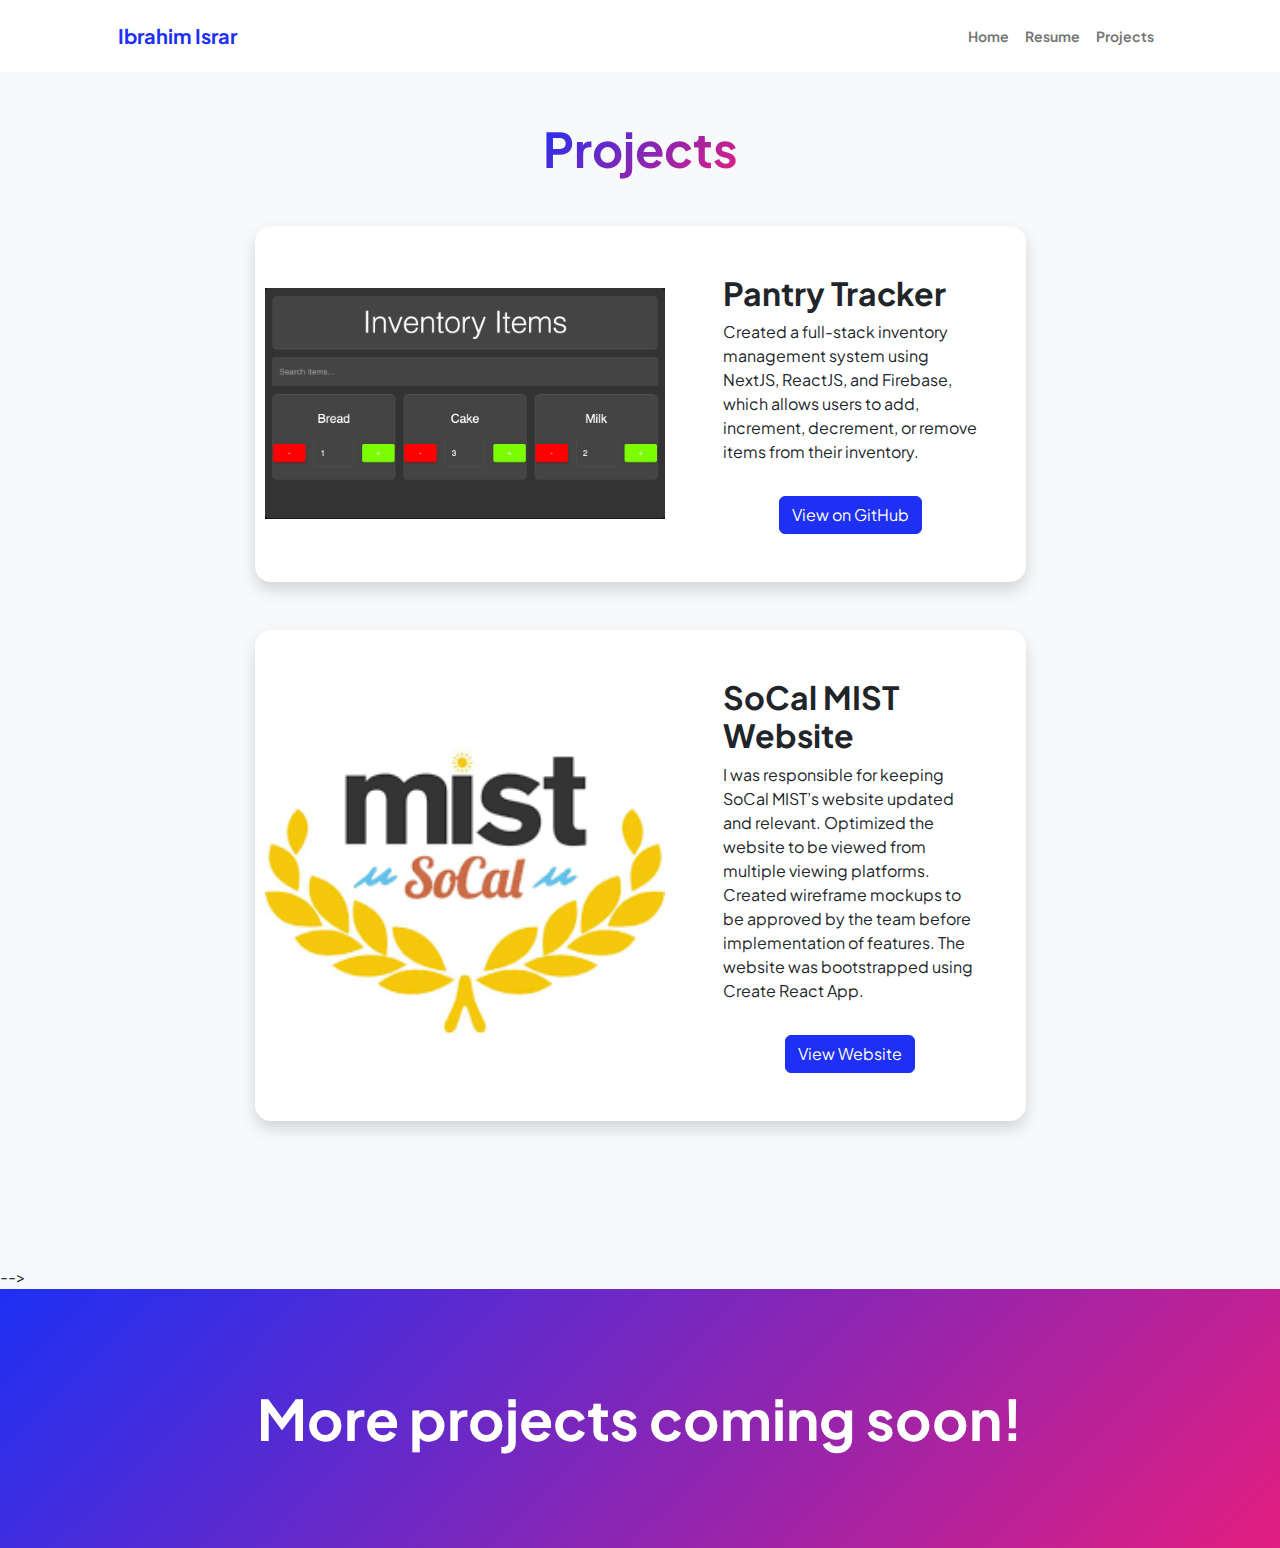
==== projects.html @ 8dd4f61f "Add pantry tracker project to projects" ====
<!DOCTYPE html>
<html lang="en">
    <head>
        <meta charset="utf-8" />
        <meta name="viewport" content="width=device-width, initial-scale=1, shrink-to-fit=no" />
        <meta name="description" content="" />
        <meta name="author" content="" />
        <title>Ibrahim's Projects</title>
        <!-- Favicon-->
        <link rel="icon" type="image/x-icon" href="assets/favicon.ico" />
        <!-- Custom Google font-->
        <link rel="preconnect" href="https://fonts.googleapis.com" />
        <link rel="preconnect" href="https://fonts.gstatic.com" crossorigin />
        <link href="https://fonts.googleapis.com/css2?family=Plus+Jakarta+Sans:wght@100;200;300;400;500;600;700;800;900&amp;display=swap" rel="stylesheet" />
        <!-- Bootstrap icons-->
        <link href="https://cdn.jsdelivr.net/npm/bootstrap-icons@1.8.1/font/bootstrap-icons.css" rel="stylesheet" />
        <!-- Core theme CSS (includes Bootstrap)-->
        <link href="css/styles.css" rel="stylesheet" />
    </head>
    <body class="d-flex flex-column h-100 bg-light">
        <main class="flex-shrink-0">
            <!-- Navigation-->
            <nav class="navbar navbar-expand-lg navbar-light bg-white py-3">
                <div class="container px-5">
                    <a class="navbar-brand" href="index.html"><span class="fw-bolder text-primary">Ibrahim Israr</span></a>
                    <button class="navbar-toggler" type="button" data-bs-toggle="collapse" data-bs-target="#navbarSupportedContent" aria-controls="navbarSupportedContent" aria-expanded="false" aria-label="Toggle navigation"><span class="navbar-toggler-icon"></span></button>
                    <div class="collapse navbar-collapse" id="navbarSupportedContent">
                        <ul class="navbar-nav ms-auto mb-2 mb-lg-0 small fw-bolder">
                            <li class="nav-item"><a class="nav-link" href="index.html">Home</a></li>
                            <li class="nav-item"><a class="nav-link" href="resume.html">Resume</a></li>
                            <li class="nav-item"><a class="nav-link" href="projects.html">Projects</a></li>
                            <!-- <li class="nav-item"><a class="nav-link" href="contact.html">Contact</a></li> -->
                        </ul>
                    </div>
                </div>
            </nav>
            <!-- Projects Section-->
            <section class="py-5">
                <div class="container px-5 mb-5">
                    <div class="text-center mb-5">
                        <h1 class="display-5 fw-bolder mb-0"><span class="text-gradient d-inline">Projects</span></h1>
                    </div>
                    <div class="row gx-5 justify-content-center">
                        <div class="col-lg-11 col-xl-9 col-xxl-8">
                            <!-- Project Card 1-->
                            <div class="card overflow-hidden shadow rounded-4 border-0 mb-5">
                                <div class="card-body p-0">
                                    <div class="d-flex align-items-center flex-column flex-md-row">
                                        <a href="https://github.com/ibrahi-m0h/inventory_management" target="_blank" style="flex-shrink: 0;">
                                            <img class="img-fluid" src="assets/Pantry Tracker.png" alt="Pantry Tracker" style="max-width: 100%; height: auto; width: 400px; margin: 0 10px;" />
                                        </a>
                                        <div class="p-3 p-md-5 text-center text-md-start">
                                            <h2 class="fw-bolder">Pantry Tracker</h2>
                                            <p>Created a full-stack inventory management system using NextJS, ReactJS, and Firebase, which allows users to add, increment, decrement, or remove items from their inventory.</p>
                                            <div class="text-center">
                                                <a href="https://github.com/ibrahi-m0h/inventory_management" class="btn btn-primary mt-3" target="_blank">View on GitHub</a>
                                            </div>
                                        </div>
                                    </div>
                                </div>
                            </div>
                    
                            
                            <!-- Project Card 2-->
                            <div class="card overflow-hidden shadow rounded-4 border-0 mb-5">
                                <div class="card-body p-0">
                                    <div class="d-flex align-items-center flex-column flex-md-row">
                                        <a href="https://socalmist.com/" target="_blank" style="flex-shrink: 0;">
                                            <img class="img-fluid" src="assets/mist.png" alt="SoCal MIST Website" style="max-width: 100%; height: auto; width: 400px; margin: 0 10px;" />
                                        </a>
                                        <div class="p-3 p-md-5 text-center text-md-start">
                                            <h2 class="fw-bolder">SoCal MIST Website</h2>
                                            <p>I was responsible for keeping SoCal MIST’s website updated and relevant. Optimized the website to be viewed from multiple viewing platforms. Created wireframe mockups to be approved by the team before implementation of features. The website was bootstrapped using Create React App.</p>
                                            <div class="text-center">
                                                <a href="https://socalmist.com/" class="btn btn-primary mt-3" target="_blank">View Website</a>
                                            </div>
                                        </div>
                                    </div>
                                </div>
                            </div>                           
                        </div>
                    </div>
                </div>
            </section> -->
            <!-- Call to action section-->
            <section class="py-5 bg-gradient-primary-to-secondary text-white">
                <div class="container px-5 my-5">
                    <div class="text-center">
                        <h2 class="display-4 fw-bolder mb-4">More projects coming soon!</h2>
                        <!-- <a class="btn btn-outline-light btn-lg px-5 py-3 fs-6 fw-bolder" href="contact.html">Contact me</a> -->
                    </div>
                </div>
            </section>
        </main>
        <!-- Footer-->
        <!-- <footer class="bg-white py-4 mt-auto">
            <div class="container px-5">
                <div class="row align-items-center justify-content-between flex-column flex-sm-row">
                    <div class="col-auto"><div class="small m-0">Copyright &copy; Your Website 2023</div></div>
                    <div class="col-auto">
                        <a class="small" href="#!">Privacy</a>
                        <span class="mx-1">&middot;</span>
                        <a class="small" href="#!">Terms</a>
                        <span class="mx-1">&middot;</span>
                        <a class="small" href="#!">Contact</a>
                    </div>
                </div>
            </div>
        </footer> -->
        <!-- Bootstrap core JS-->
        <script src="https://cdn.jsdelivr.net/npm/bootstrap@5.2.3/dist/js/bootstrap.bundle.min.js"></script>
        <!-- Core theme JS-->
        <script src="js/scripts.js"></script>
    </body>
</html>
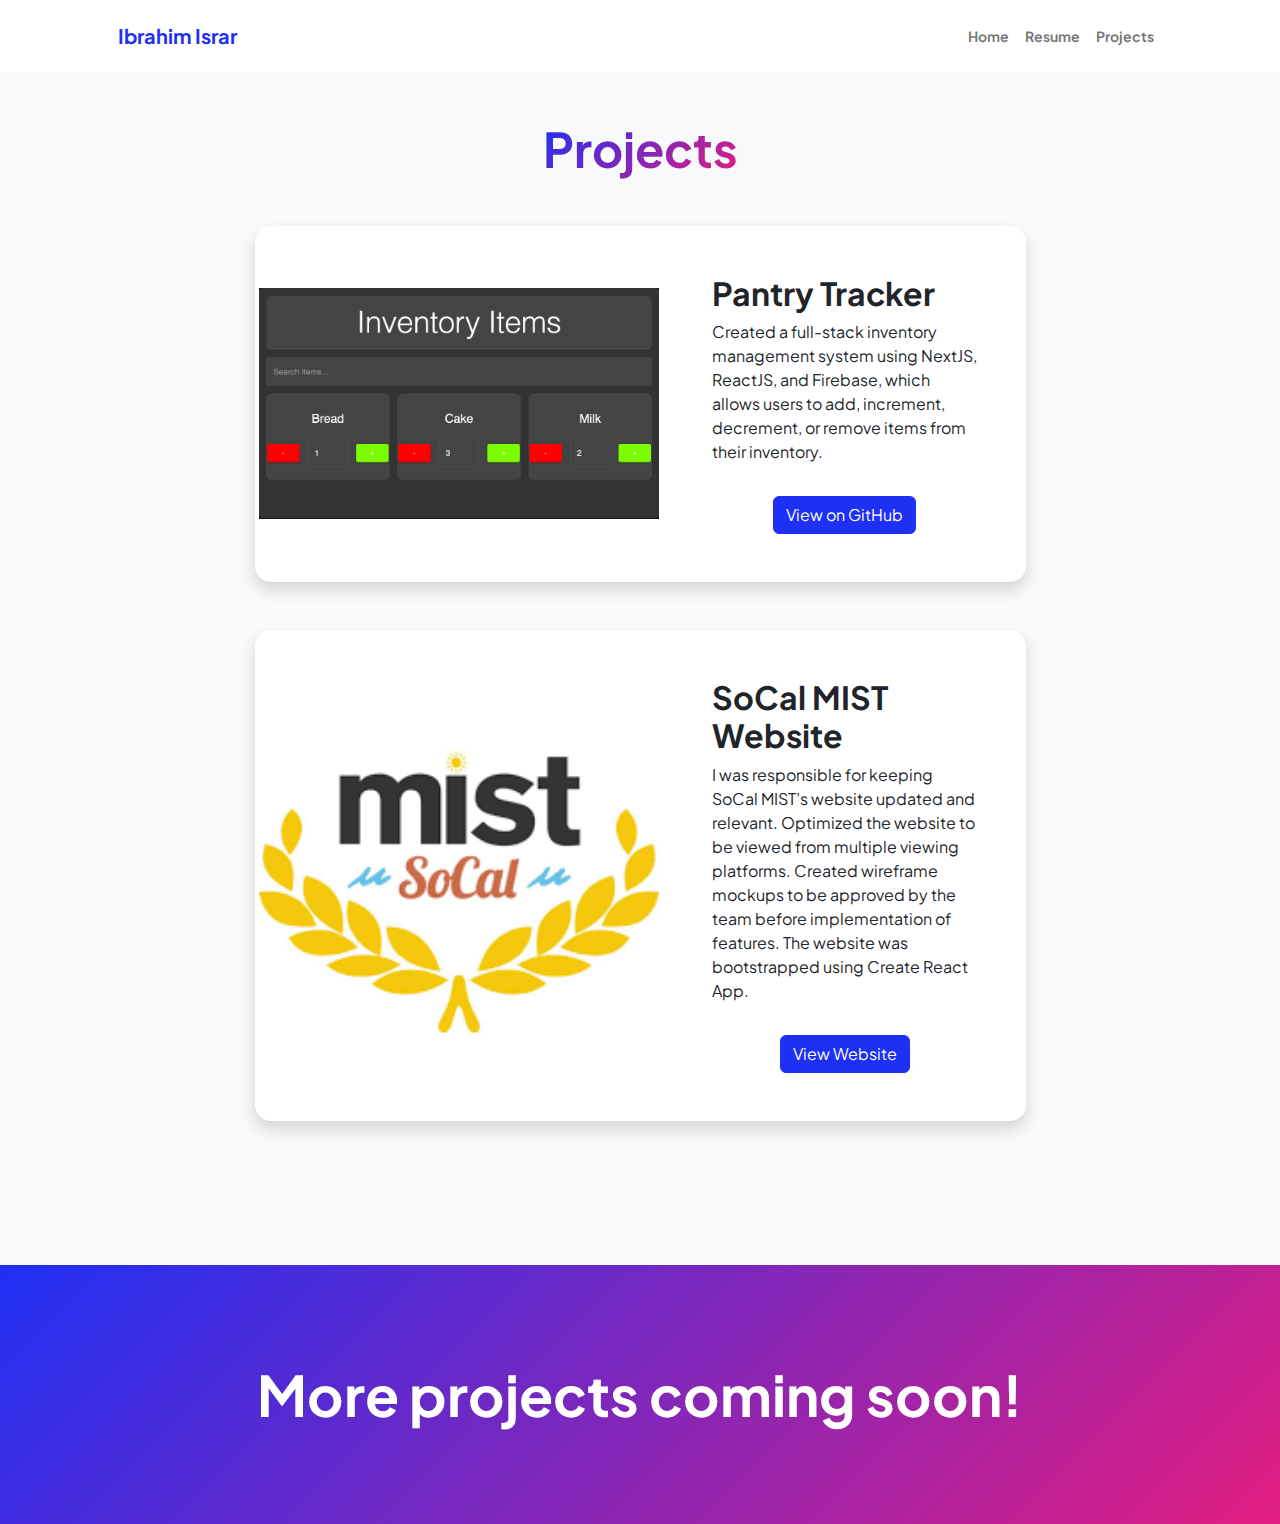
==== commit 2e632d4a: "Optimize project page for mobile" ====
--- a/projects.html
+++ b/projects.html
@@ -7,7 +7,7 @@
         <meta name="author" content="" />
         <title>Ibrahim's Projects</title>
         <!-- Favicon-->
-        <link rel="icon" type="image/x-icon" href="assets/favicon.ico" />
+        <link rel="icon" type="image/x-icon" href="assets/ibrahim.ico" />
         <!-- Custom Google font-->
         <link rel="preconnect" href="https://fonts.googleapis.com" />
         <link rel="preconnect" href="https://fonts.gstatic.com" crossorigin />
@@ -47,7 +47,7 @@
                                 <div class="card-body p-0">
                                     <div class="d-flex align-items-center flex-column flex-md-row">
                                         <a href="https://github.com/ibrahi-m0h/inventory_management" target="_blank" style="flex-shrink: 0;">
-                                            <img class="img-fluid" src="assets/Pantry Tracker.png" alt="Pantry Tracker" style="max-width: 100%; height: auto; width: 400px; margin: 0 10px;" />
+                                            <img class="img-fluid" src="assets/Pantry Tracker.png" alt="Pantry Tracker" style="max-width: 100%; height: auto; width: 400px; margin: 0 0.3rem" />
                                         </a>
                                         <div class="p-3 p-md-5 text-center text-md-start">
                                             <h2 class="fw-bolder">Pantry Tracker</h2>
@@ -66,7 +66,7 @@
                                 <div class="card-body p-0">
                                     <div class="d-flex align-items-center flex-column flex-md-row">
                                         <a href="https://socalmist.com/" target="_blank" style="flex-shrink: 0;">
-                                            <img class="img-fluid" src="assets/mist.png" alt="SoCal MIST Website" style="max-width: 100%; height: auto; width: 400px; margin: 0 10px;" />
+                                            <img class="img-fluid" src="assets/mist.png" alt="SoCal MIST Website" style="max-width: 100%; height: auto; width: 400px; margin: 0 0.3rem;" />
                                         </a>
                                         <div class="p-3 p-md-5 text-center text-md-start">
                                             <h2 class="fw-bolder">SoCal MIST Website</h2>
@@ -81,7 +81,7 @@
                         </div>
                     </div>
                 </div>
-            </section> -->
+            </section>
             <!-- Call to action section-->
             <section class="py-5 bg-gradient-primary-to-secondary text-white">
                 <div class="container px-5 my-5">
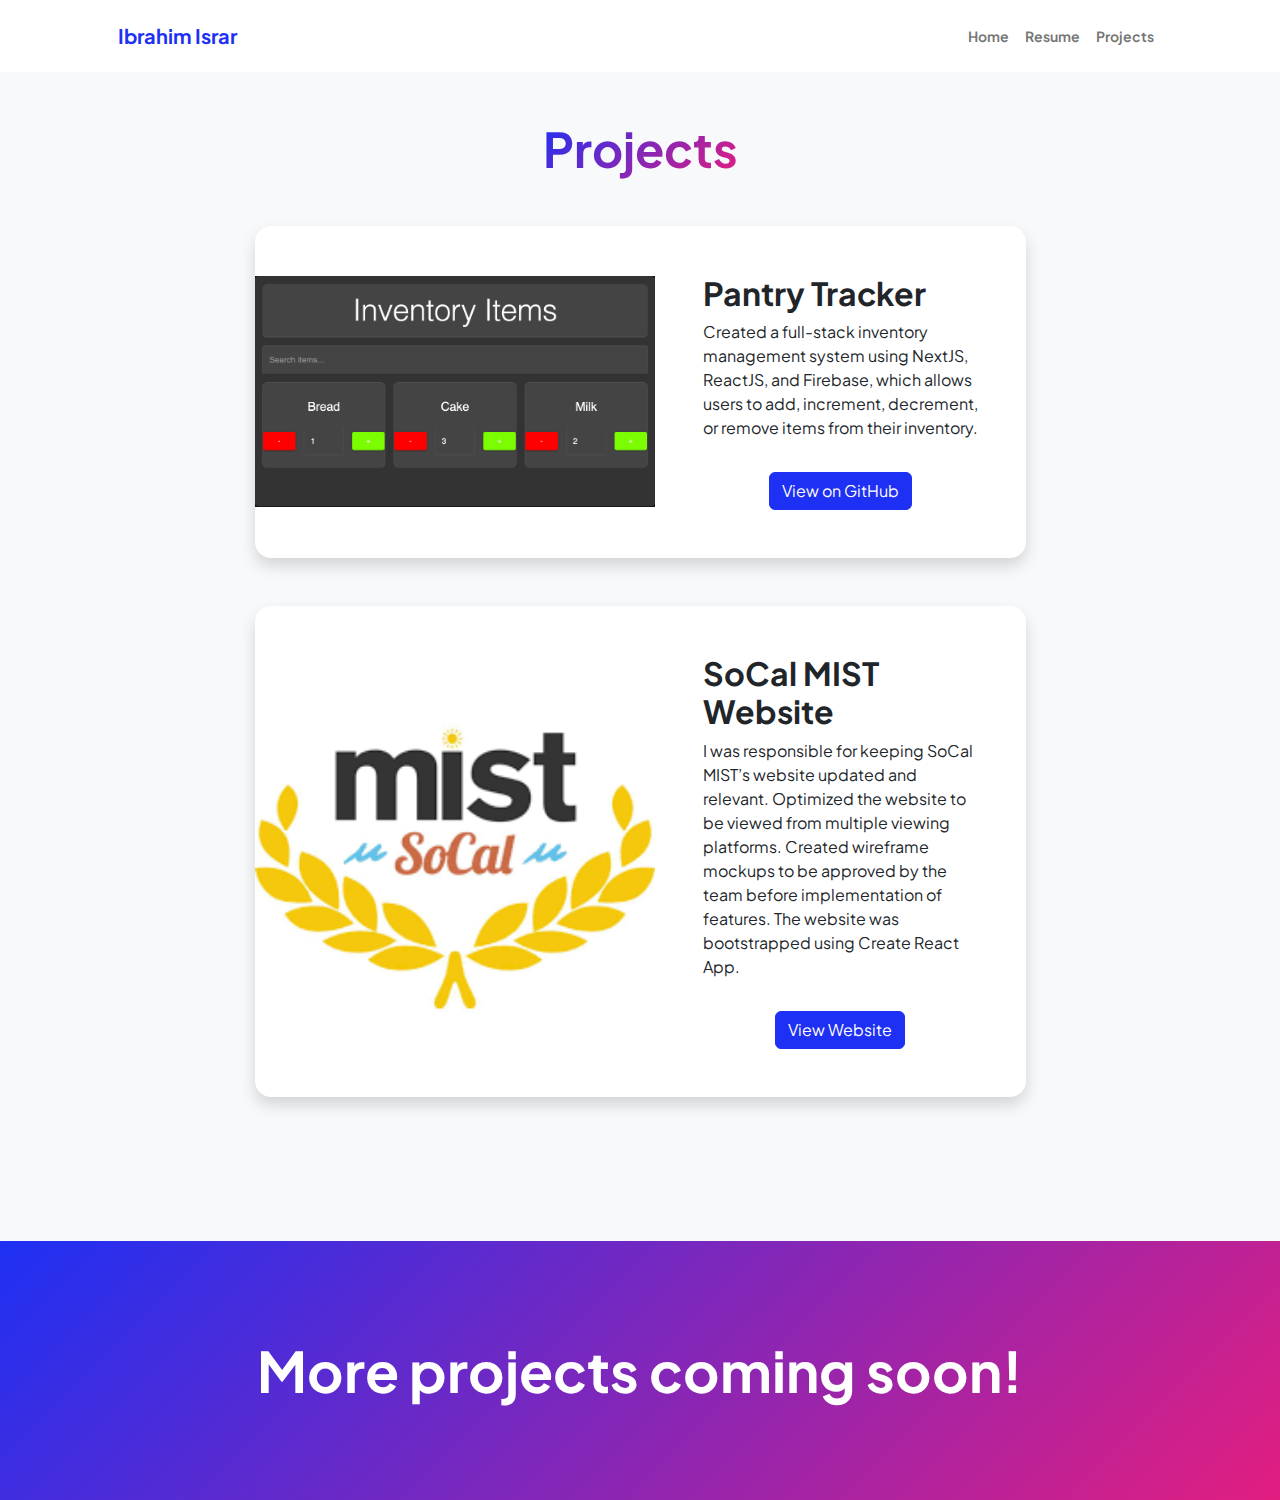
==== commit 040f51bb: "Optimize project page for mobile" ====
--- a/projects.html
+++ b/projects.html
@@ -47,7 +47,7 @@
                                 <div class="card-body p-0">
                                     <div class="d-flex align-items-center flex-column flex-md-row">
                                         <a href="https://github.com/ibrahi-m0h/inventory_management" target="_blank" style="flex-shrink: 0;">
-                                            <img class="img-fluid" src="assets/Pantry Tracker.png" alt="Pantry Tracker" style="max-width: 100%; height: auto; width: 400px; margin: 0 0.3rem" />
+                                            <img class="img-fluid" src="assets/Pantry Tracker.png" alt="Pantry Tracker" style="max-width: 100%; height: auto; width: 400px; margin: 0;" />
                                         </a>
                                         <div class="p-3 p-md-5 text-center text-md-start">
                                             <h2 class="fw-bolder">Pantry Tracker</h2>
@@ -66,7 +66,7 @@
                                 <div class="card-body p-0">
                                     <div class="d-flex align-items-center flex-column flex-md-row">
                                         <a href="https://socalmist.com/" target="_blank" style="flex-shrink: 0;">
-                                            <img class="img-fluid" src="assets/mist.png" alt="SoCal MIST Website" style="max-width: 100%; height: auto; width: 400px; margin: 0 0.3rem;" />
+                                            <img class="img-fluid" src="assets/mist.png" alt="SoCal MIST Website" style="max-width: 100%; height: auto; width: 400px; margin: 0;" />
                                         </a>
                                         <div class="p-3 p-md-5 text-center text-md-start">
                                             <h2 class="fw-bolder">SoCal MIST Website</h2>
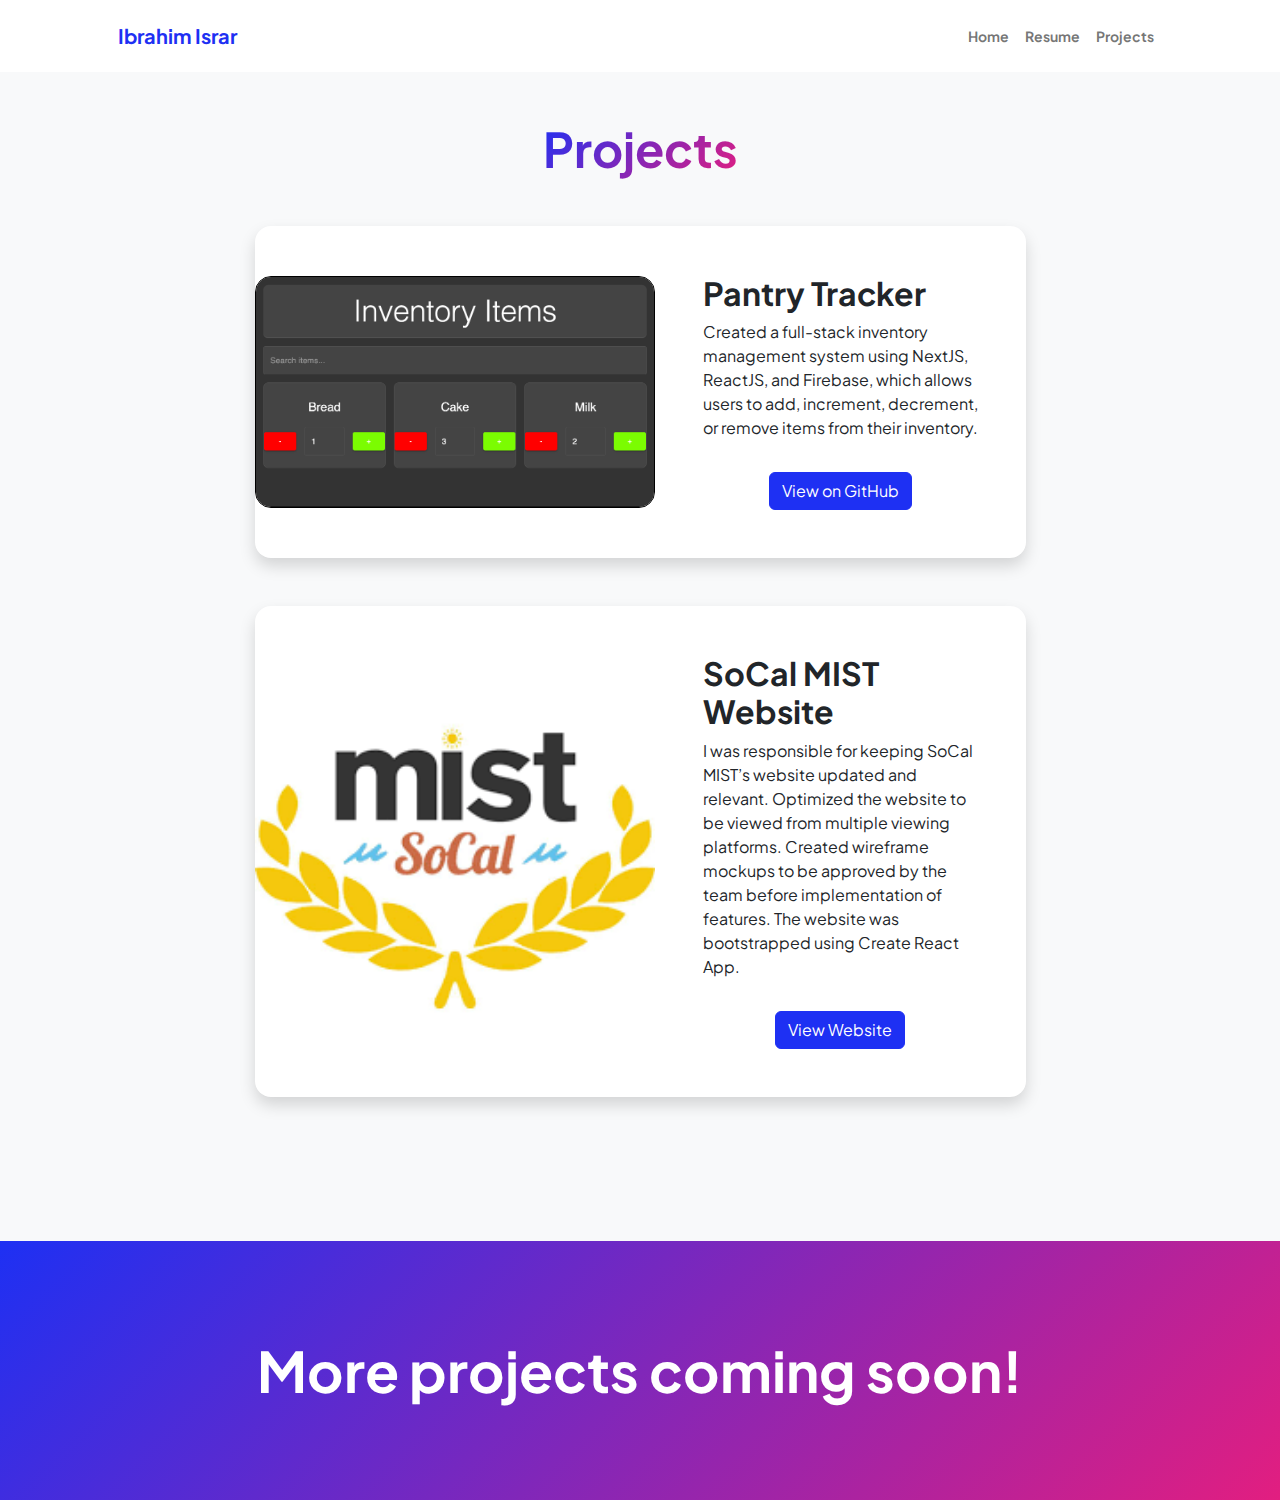
==== commit 0f905672: "remove outline on image" ====
--- a/projects.html
+++ b/projects.html
@@ -66,8 +66,9 @@
                                 <div class="card-body p-0">
                                     <div class="d-flex align-items-center flex-column flex-md-row">
                                         <a href="https://socalmist.com/" target="_blank" style="flex-shrink: 0;">
-                                            <img class="img-fluid" src="assets/mist.png" alt="SoCal MIST Website" style="max-width: 100%; height: auto; width: 400px; margin: 0;" />
+                                            <img class="img-fluid" src="assets/mist.png" alt="SoCal MIST Website" style="max-width: 100%; height: auto; width: 400px; margin: 0; border: none;" />
                                         </a>
+                                        
                                         <div class="p-3 p-md-5 text-center text-md-start">
                                             <h2 class="fw-bolder">SoCal MIST Website</h2>
                                             <p>I was responsible for keeping SoCal MIST’s website updated and relevant. Optimized the website to be viewed from multiple viewing platforms. Created wireframe mockups to be approved by the team before implementation of features. The website was bootstrapped using Create React App.</p>
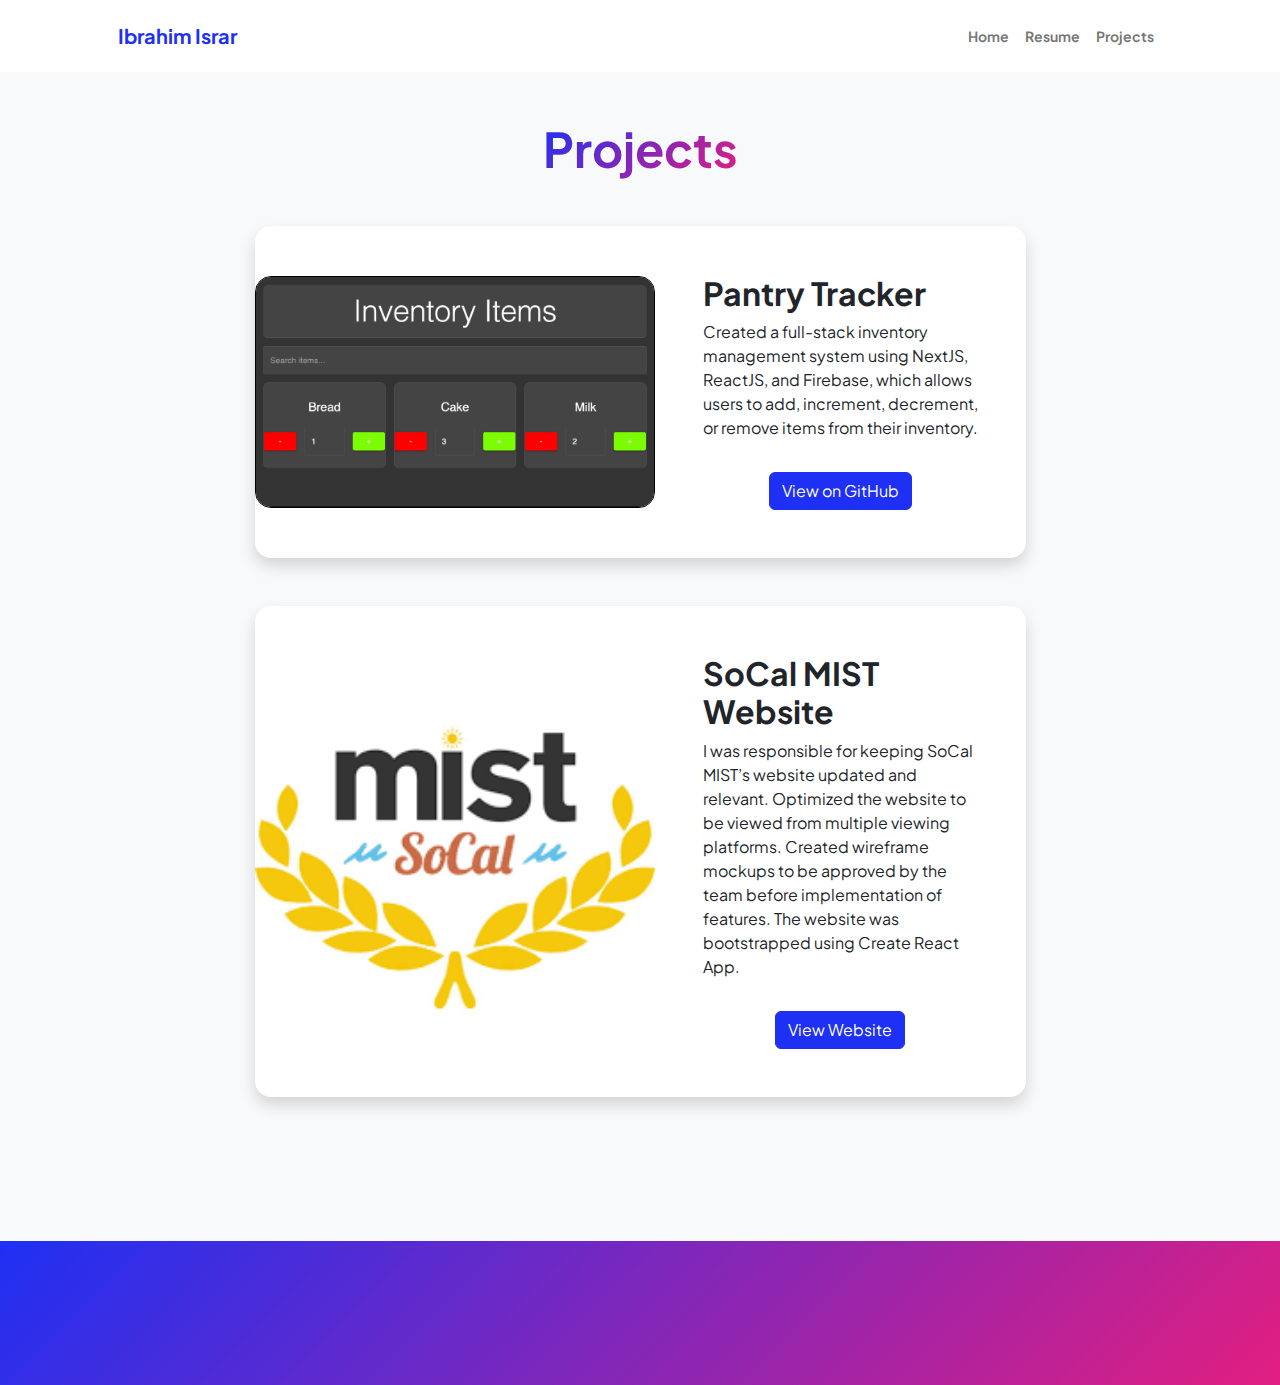
==== commit d6251c45: "restore" ====
--- a/projects.html
+++ b/projects.html
@@ -22,11 +22,11 @@
             <!-- Navigation-->
             <nav class="navbar navbar-expand-lg navbar-light bg-white py-3">
                 <div class="container px-5">
-                    <a class="navbar-brand" href="index.html"><span class="fw-bolder text-primary">Ibrahim Israr</span></a>
+                    <a class="navbar-brand" href="landing.html"><span class="fw-bolder text-primary">Ibrahim Israr</span></a>
                     <button class="navbar-toggler" type="button" data-bs-toggle="collapse" data-bs-target="#navbarSupportedContent" aria-controls="navbarSupportedContent" aria-expanded="false" aria-label="Toggle navigation"><span class="navbar-toggler-icon"></span></button>
                     <div class="collapse navbar-collapse" id="navbarSupportedContent">
                         <ul class="navbar-nav ms-auto mb-2 mb-lg-0 small fw-bolder">
-                            <li class="nav-item"><a class="nav-link" href="index.html">Home</a></li>
+                            <li class="nav-item"><a class="nav-link" href="landing.html">Home</a></li>
                             <li class="nav-item"><a class="nav-link" href="resume.html">Resume</a></li>
                             <li class="nav-item"><a class="nav-link" href="projects.html">Projects</a></li>
                             <!-- <li class="nav-item"><a class="nav-link" href="contact.html">Contact</a></li> -->
@@ -87,30 +87,4 @@
             <section class="py-5 bg-gradient-primary-to-secondary text-white">
                 <div class="container px-5 my-5">
                     <div class="text-center">
-                        <h2 class="display-4 fw-bolder mb-4">More projects coming soon!</h2>
-                        <!-- <a class="btn btn-outline-light btn-lg px-5 py-3 fs-6 fw-bolder" href="contact.html">Contact me</a> -->
-                    </div>
-                </div>
-            </section>
-        </main>
-        <!-- Footer-->
-        <!-- <footer class="bg-white py-4 mt-auto">
-            <div class="container px-5">
-                <div class="row align-items-center justify-content-between flex-column flex-sm-row">
-                    <div class="col-auto"><div class="small m-0">Copyright &copy; Your Website 2023</div></div>
-                    <div class="col-auto">
-                        <a class="small" href="#!">Privacy</a>
-                        <span class="mx-1">&middot;</span>
-                        <a class="small" href="#!">Terms</a>
-                        <span class="mx-1">&middot;</span>
-                        <a class="small" href="#!">Contact</a>
-                    </div>
-                </div>
-            </div>
-        </footer> -->
-        <!-- Bootstrap core JS-->
-        <script src="https://cdn.jsdelivr.net/npm/bootstrap@5.2.3/dist/js/bootstrap.bundle.min.js"></script>
-        <!-- Core theme JS-->
-        <script src="js/scripts.js"></script>
-    </body>
-</html>
+                        <h2 class="display-4 fw-bo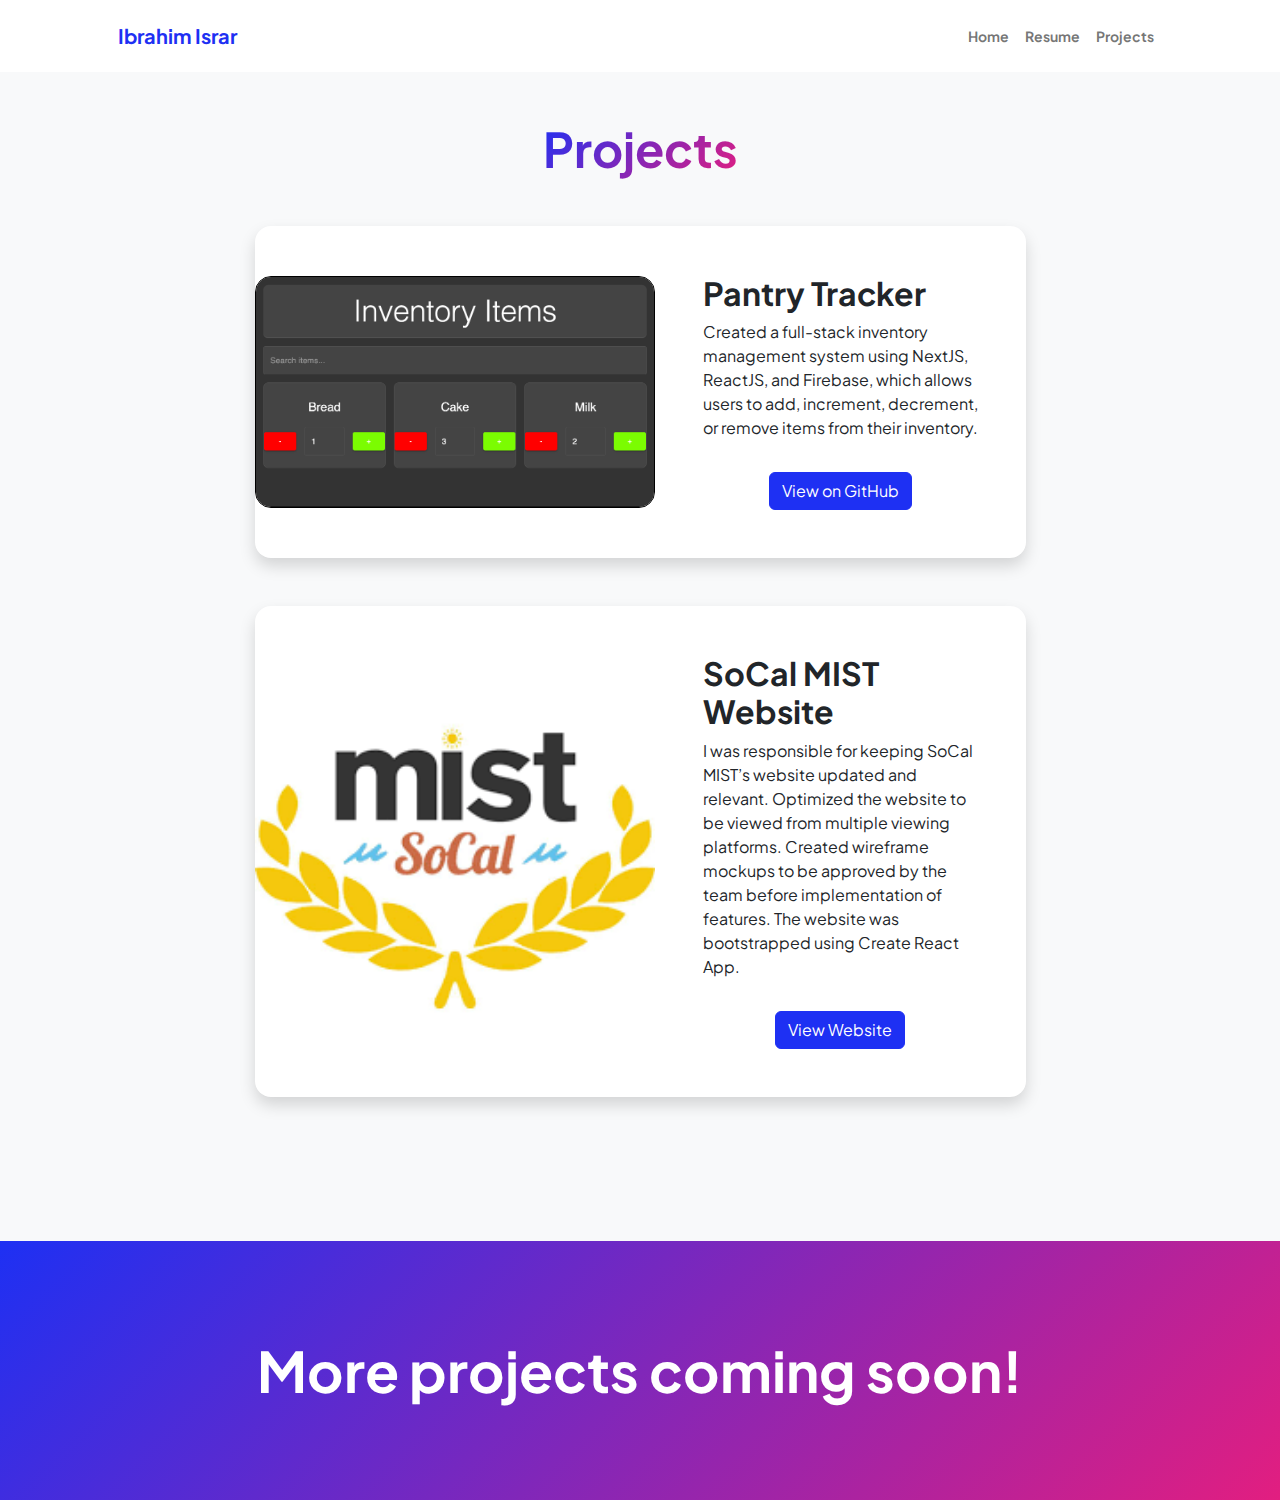
==== commit 6c7eec16: "restore" ====
--- a/projects.html
+++ b/projects.html
@@ -22,11 +22,11 @@
             <!-- Navigation-->
             <nav class="navbar navbar-expand-lg navbar-light bg-white py-3">
                 <div class="container px-5">
-                    <a class="navbar-brand" href="landing.html"><span class="fw-bolder text-primary">Ibrahim Israr</span></a>
+                    <a class="navbar-brand" href="index.html"><span class="fw-bolder text-primary">Ibrahim Israr</span></a>
                     <button class="navbar-toggler" type="button" data-bs-toggle="collapse" data-bs-target="#navbarSupportedContent" aria-controls="navbarSupportedContent" aria-expanded="false" aria-label="Toggle navigation"><span class="navbar-toggler-icon"></span></button>
                     <div class="collapse navbar-collapse" id="navbarSupportedContent">
                         <ul class="navbar-nav ms-auto mb-2 mb-lg-0 small fw-bolder">
-                            <li class="nav-item"><a class="nav-link" href="landing.html">Home</a></li>
+                            <li class="nav-item"><a class="nav-link" href="index.html">Home</a></li>
                             <li class="nav-item"><a class="nav-link" href="resume.html">Resume</a></li>
                             <li class="nav-item"><a class="nav-link" href="projects.html">Projects</a></li>
                             <!-- <li class="nav-item"><a class="nav-link" href="contact.html">Contact</a></li> -->
@@ -87,4 +87,30 @@
             <section class="py-5 bg-gradient-primary-to-secondary text-white">
                 <div class="container px-5 my-5">
                     <div class="text-center">
-                        <h2 class="display-4 fw-bo+                        <h2 class="display-4 fw-bolder mb-4">More projects coming soon!</h2>
+                        <!-- <a class="btn btn-outline-light btn-lg px-5 py-3 fs-6 fw-bolder" href="contact.html">Contact me</a> -->
+                    </div>
+                </div>
+            </section>
+        </main>
+        <!-- Footer-->
+        <!-- <footer class="bg-white py-4 mt-auto">
+            <div class="container px-5">
+                <div class="row align-items-center justify-content-between flex-column flex-sm-row">
+                    <div class="col-auto"><div class="small m-0">Copyright &copy; Your Website 2023</div></div>
+                    <div class="col-auto">
+                        <a class="small" href="#!">Privacy</a>
+                        <span class="mx-1">&middot;</span>
+                        <a class="small" href="#!">Terms</a>
+                        <span class="mx-1">&middot;</span>
+                        <a class="small" href="#!">Contact</a>
+                    </div>
+                </div>
+            </div>
+        </footer> -->
+        <!-- Bootstrap core JS-->
+        <script src="https://cdn.jsdelivr.net/npm/bootstrap@5.2.3/dist/js/bootstrap.bundle.min.js"></script>
+        <!-- Core theme JS-->
+        <script src="js/scripts.js"></script>
+    </body>
+</html>
